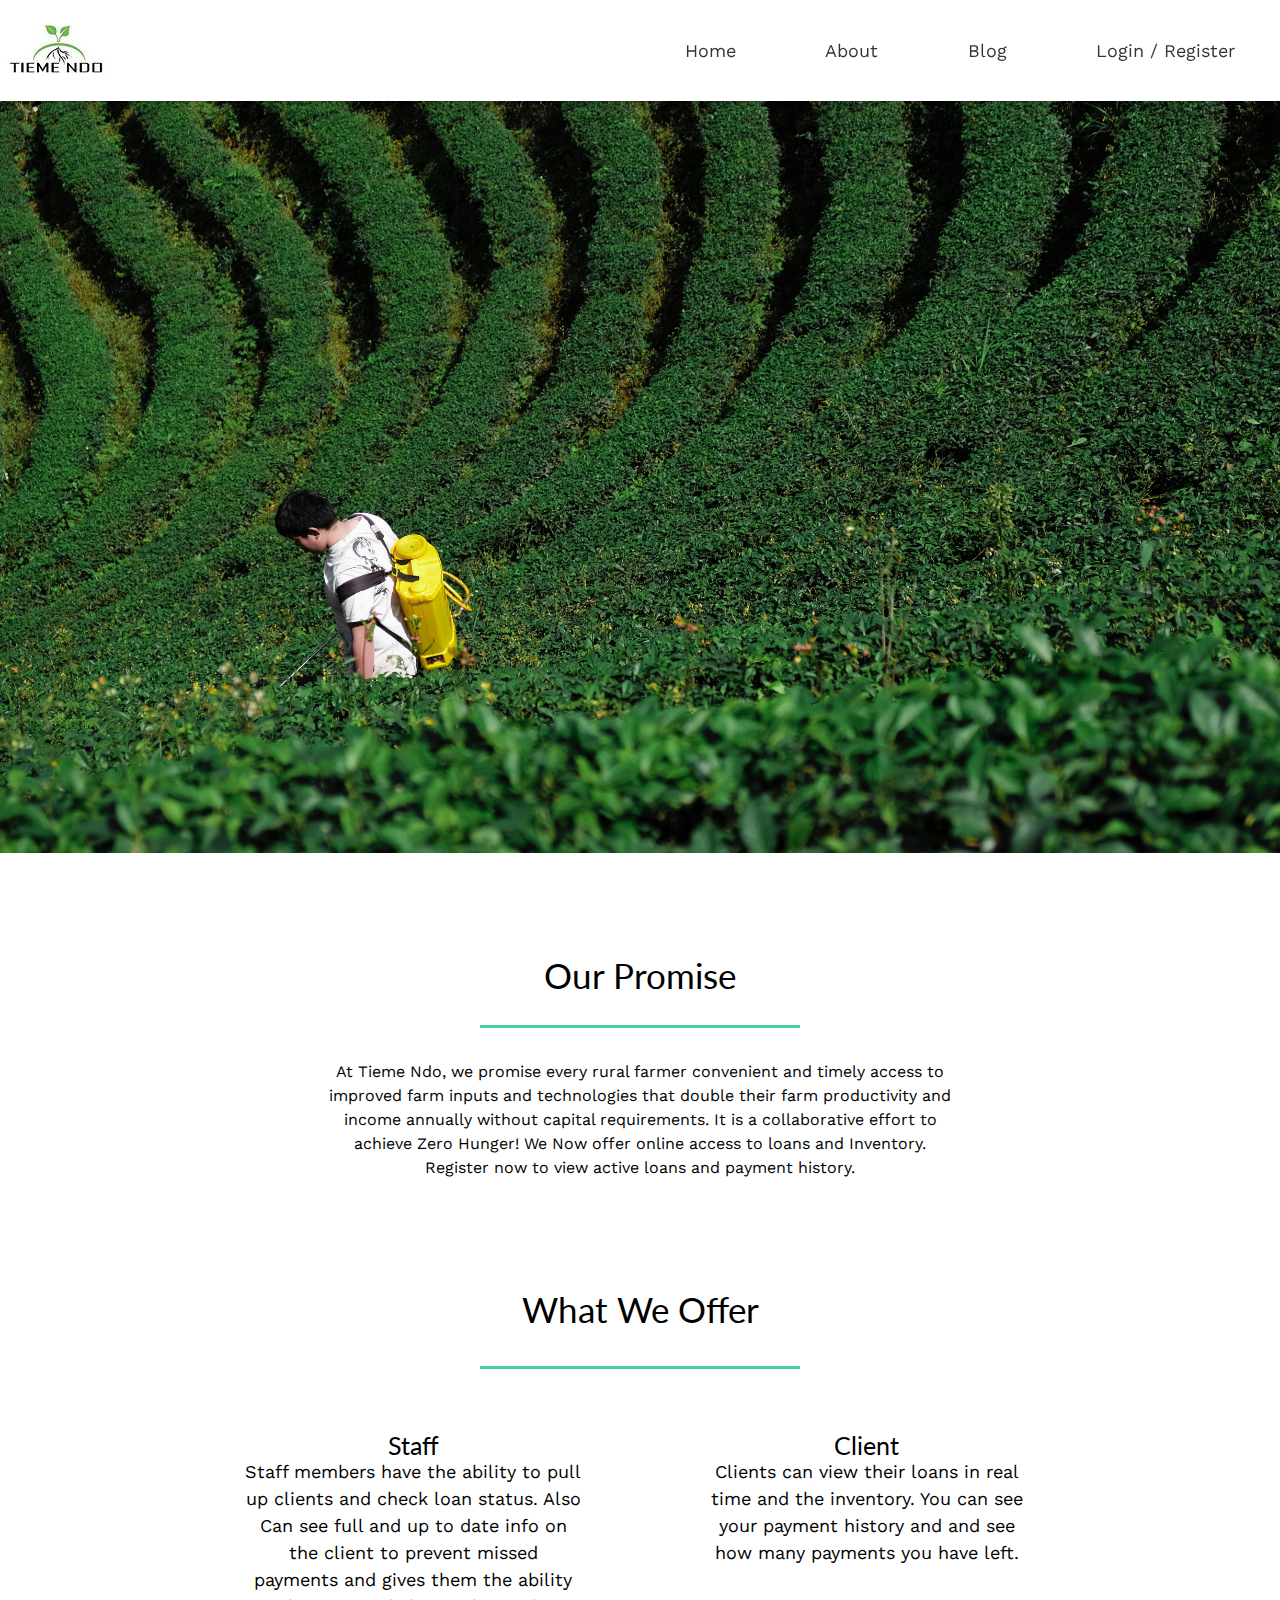
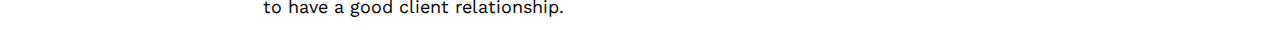
==== index.html @ 1b467e1e "working on the layout starting what we offer section" ====
<!DOCTYPE html>
<html lang="en">
<head>
    <meta charset="UTF-8">
    <meta name="viewport" content="width=device-width, initial-scale=1.0">
    <meta http-equiv="X-UA-Compatible" content="ie=edge">
    <title>Tieme-Ndo</title>
    <link rel="stylesheet" href="css/index.css">
</head>
<body>
    <header>
        <div class="navBar">
            <div class="imgContainer">
                <a href="#home"><img src="./img/cropped-tiem_logo-3.jpg" alt="tiem tree logo"></a>
            </div>
            <nav class ="navLinks">
                <a href="#home">Home</a>
                <a href="#" id="about">About</a>
                <a href="#" id="blog">Blog</a>
                <a href="#" id="login">Login / Register
                </a>
            </nav>
        </div>
    </header>
    <img src="img/Farming.jpg" alt="crop field" class="farmPic">
    <div class="mission">
        <h2>Our Promise</h2>
        <p>
            At Tieme Ndo, we promise every rural farmer convenient and timely access to improved farm inputs 
            and technologies that double their farm productivity and income annually without capital requirements. 
            It is a collaborative effort to achieve Zero Hunger! We Now offer online access to loans and Inventory.
            Register now to view active loans and payment history.
        </p>
    </div>
    <section class="packages">
        <div class="threeRow">
            <h2>What We Offer</h2>

        </div>
        <div class="twoRow">
            <div class="staff">    
                <h3>Staff</h3>
                <p>
                    Staff members have the ability to pull up clients and check loan status.
                    Also Can see full and up to date info on the client to prevent missed payments 
                    and gives them the ability to have a good client relationship.
                </p>
            </div>
            <div class="client">
                <h3>Client</h3>
                <p>
                    Clients can view their loans in real time and the inventory. You can see your payment history
                    and and see how many payments you have left.
                </p>
            </div>
        </div>
    </section>
</body>
</html>
---- css/index.css ----
@import url('https://fonts.googleapis.com/css?family=Work+Sans&display=swap');
@import url('https://fonts.googleapis.com/css?family=Lato&display=swap');
/* http://meyerweb.com/eric/tools/css/reset/ 
    v2.0 | 20110126
    License: none (public domain)
*/
html,
body,
div,
span,
applet,
object,
iframe,
h1,
h2,
h3,
h4,
h5,
h6,
p,
blockquote,
pre,
a,
abbr,
acronym,
address,
big,
cite,
code,
del,
dfn,
em,
img,
ins,
kbd,
q,
s,
samp,
small,
strike,
strong,
sub,
sup,
tt,
var,
b,
u,
i,
center,
dl,
dt,
dd,
ol,
ul,
li,
fieldset,
form,
label,
legend,
table,
caption,
tbody,
tfoot,
thead,
tr,
th,
td,
article,
aside,
canvas,
details,
embed,
figure,
figcaption,
footer,
header,
hgroup,
menu,
nav,
output,
ruby,
section,
summary,
time,
mark,
audio,
video {
  margin: 0;
  padding: 0;
  border: 0;
  font-size: 100%;
  font: inherit;
  vertical-align: baseline;
}
/* HTML5 display-role reset for older browsers */
article,
aside,
details,
figcaption,
figure,
footer,
header,
hgroup,
menu,
nav,
section {
  display: block;
}
body {
  line-height: 1;
}
ol,
ul {
  list-style: none;
}
blockquote,
q {
  quotes: none;
}
blockquote:before,
blockquote:after,
q:before,
q:after {
  content: '';
  content: none;
}
table {
  border-collapse: collapse;
  border-spacing: 0;
}
* {
  box-sizing: border-box;
}
html {
  font-size: 62.5%;
}
html,
body {
  font-family: 'Work Sans', sans-serif;
  width: 100%;
  margin: 0 auto;
}
h1,
h2,
h3,
h4,
h5 {
  font-family: 'Lato', sans-serif;
}
h1 {
  font-size: 4rem;
}
h2 {
  font-size: 3.2rem;
  padding-bottom: 10px;
}
h4 {
  font-size: 2.5rem;
  padding-bottom: 10px;
}
p {
  line-height: 1.5;
  font-size: 1.6rem;
  padding-bottom: 10px;
}
img {
  max-width: 100%;
  height: auto;
}
a {
  font-size: 1.8rem;
  text-decoration: none;
  font-family: 'Work Sans', sans-serif;
  color: #363636;
}
a:hover {
  color: #46d2a3;
  padding: 10px 0;
  border-bottom: 3px solid #46d2a3;
}
header .navBar {
  position: fixed;
  z-index: 9000;
  display: flex;
  width: 100%;
  background-color: #fff;
  padding: 25px 0;
  box-shadow: 10px 0px 4px rgba(0, 0, 0, 0.5);
}
header .navBar .imgContainer {
  width: 50%;
}
header .navBar .navLinks {
  display: flex;
  align-items: center;
  width: 50%;
  justify-content: space-around;
}
.farmPic {
  width: 100%vw;
  height: 3%vh;
}
.mission {
  margin-top: 8%;
  width: 50%;
  margin: 8% auto;
}
.mission h2 {
  text-align: center;
  margin: 5% auto;
  padding-bottom: 5%;
  font-size: 3.5rem;
  border-bottom: 3px solid #46d2a3;
  width: 50%;
}
.mission p {
  text-align: center;
}
.packages {
  text-align: center;
}
.packages h2 {
  text-align: center;
  margin: 5% auto;
  padding-bottom: 3%;
  font-size: 3.5rem;
  border-bottom: 3px solid #46d2a3;
  width: 25%;
}
.packages h3 {
  font-size: 2.5rem;
}
.packages p {
  font-size: 1.8rem;
}
.packages .twoRow {
  display: flex;
  margin: 0 auto;
  justify-content: space-evenly;
  width: 80%;
}
.packages .twoRow .staff {
  width: 33%;
}
.packages .twoRow .client {
  width: 33%;
}
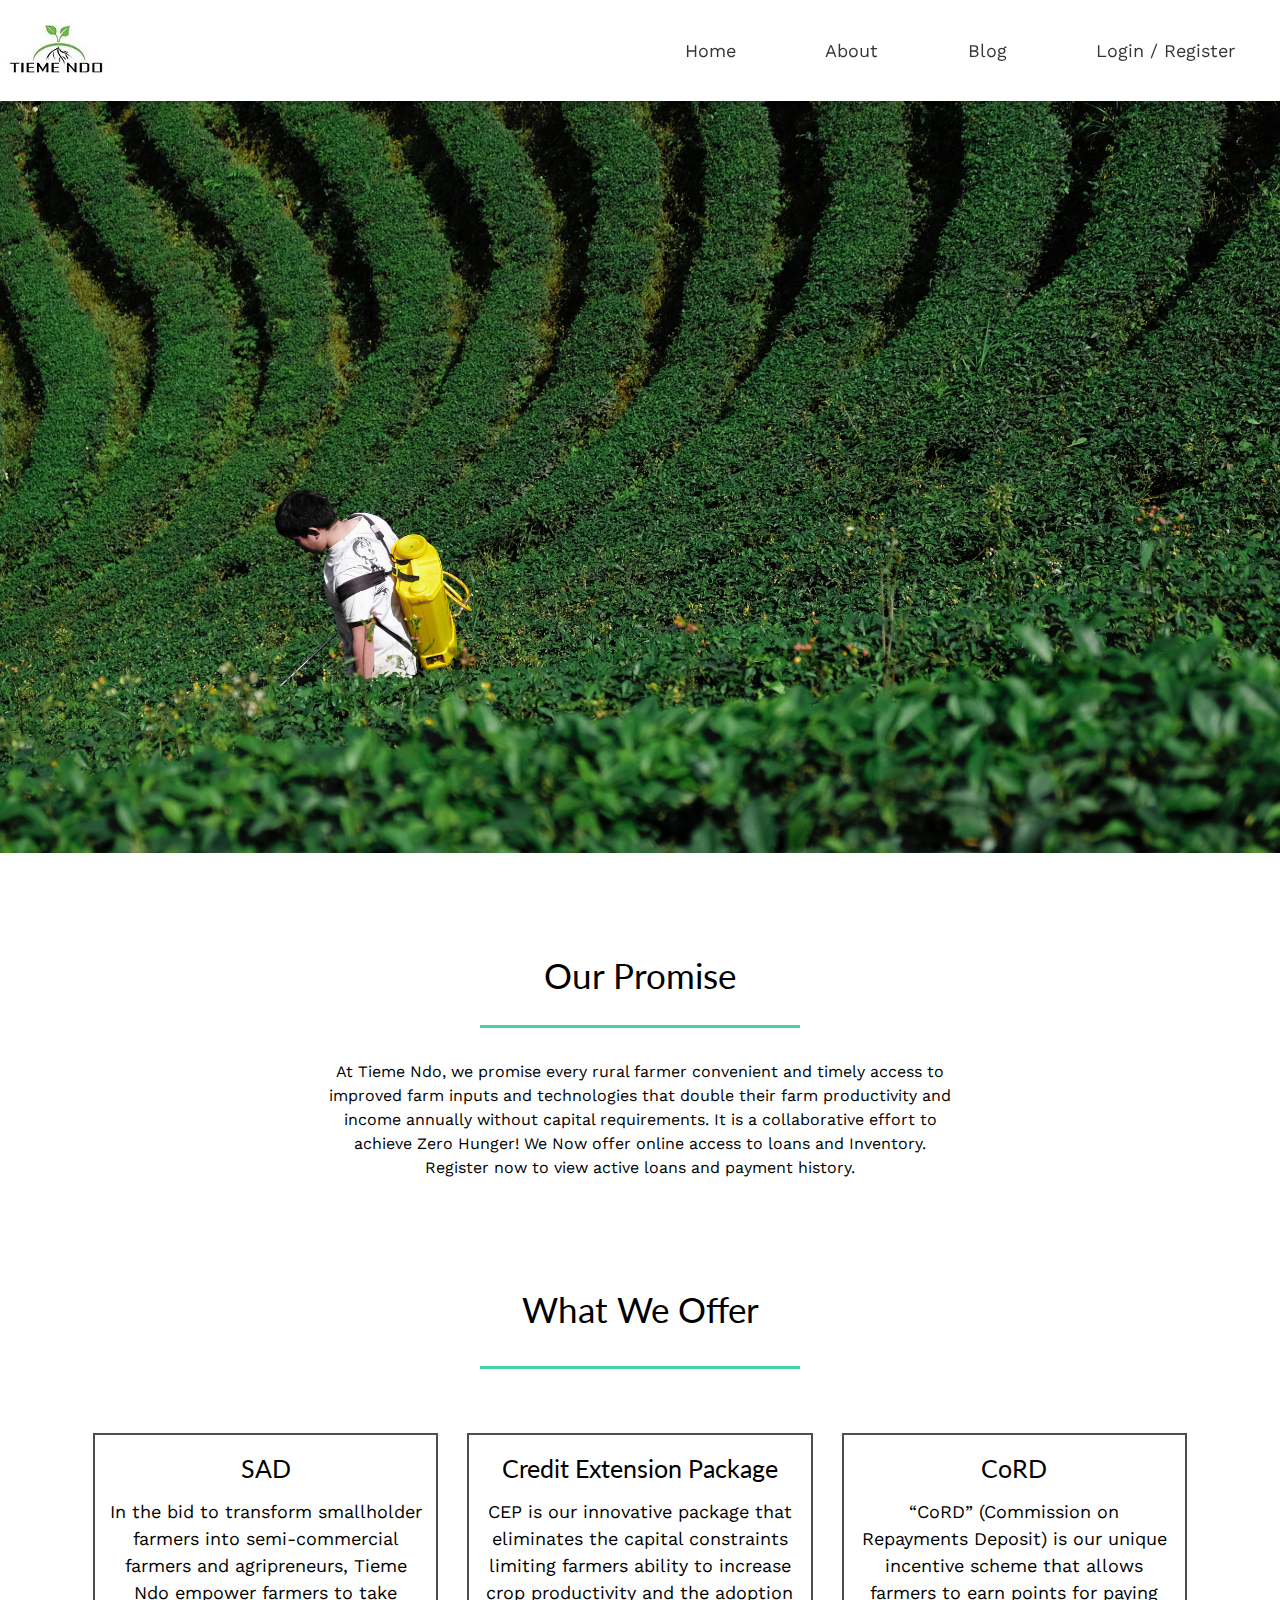
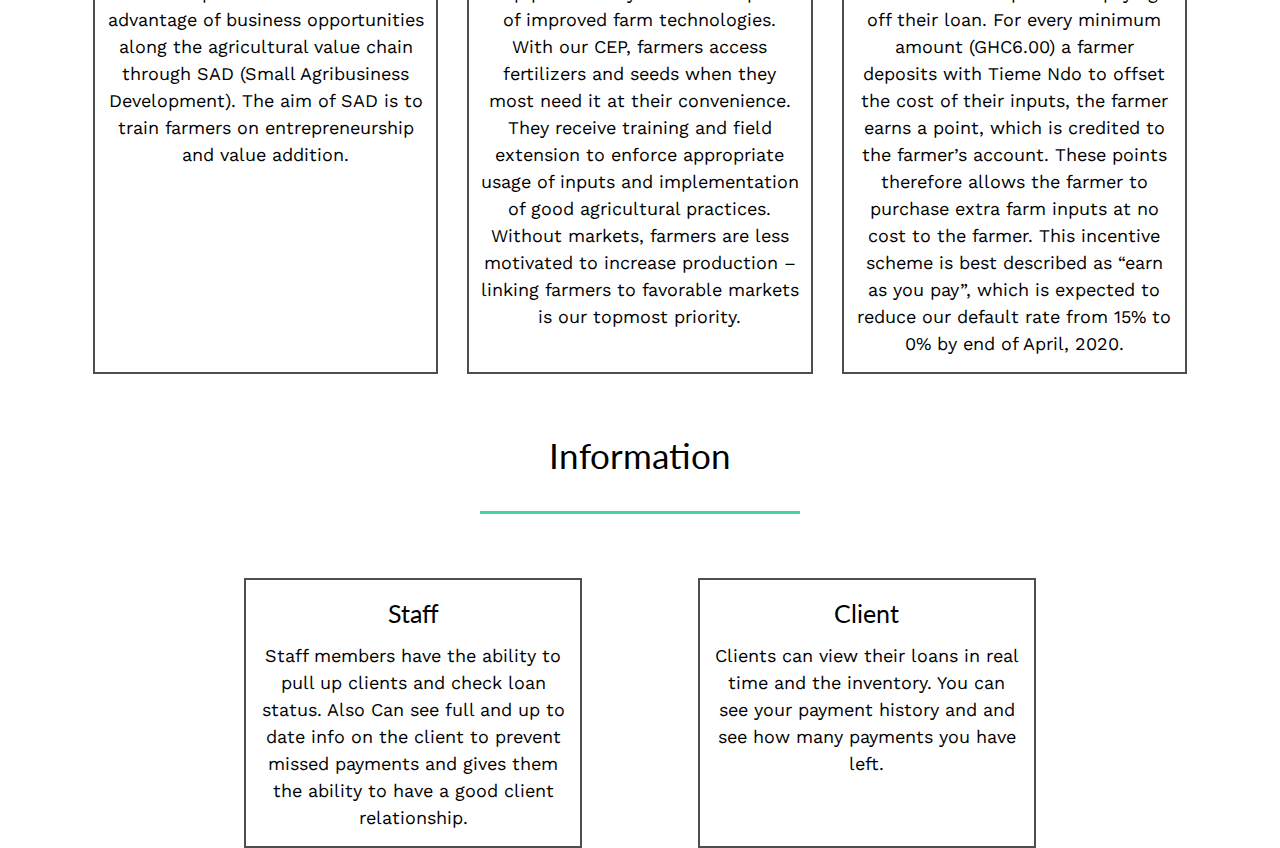
==== commit 7a0edaf1: "finished landing page layout" ====
--- a/index.html
+++ b/index.html
@@ -33,10 +33,39 @@
         </p>
     </div>
     <section class="packages">
+            <h2>What We Offer</h2>
         <div class="threeRow">
-            <h2>What We Offer</h2>
-
+            <div class="sad">
+                <h3>SAD</h3>
+                <p>
+                        In the bid to transform smallholder farmers into semi-commercial farmers and agripreneurs, 
+                        Tieme Ndo empower farmers to take advantage of business opportunities along the agricultural 
+                        value chain through SAD (Small Agribusiness Development). The aim of SAD is to train farmers on 
+                        entrepreneurship and value addition.
+                </p>
+            </div>
+            <div class="credit">
+                <h3>Credit Extension Package</h3>
+                <p>
+                    CEP is our innovative package that eliminates the capital constraints limiting farmers ability to 
+                    increase crop productivity and the adoption of improved farm technologies. With our CEP, farmers access 
+                    fertilizers and seeds when they most need it at their convenience. They receive training and field extension 
+                    to enforce appropriate usage of inputs and implementation of good agricultural practices. Without markets, 
+                    farmers are less motivated to increase production – linking farmers to favorable markets is our topmost priority.
+                </p>
+            </div>
+            <div class="cord">
+                <h3>CoRD</h3>
+                <p>
+                    “CoRD” (Commission on Repayments Deposit) is our unique incentive scheme that allows farmers to earn points 
+                    for paying off their loan. For every minimum amount (GHC6.00) a farmer deposits with Tieme Ndo to offset the 
+                    cost of their inputs, the farmer earns a point, which is credited to the farmer’s account. These points therefore 
+                    allows the farmer to purchase extra farm inputs at no cost to the farmer. This incentive scheme is best described 
+                    as “earn as you pay”, which is expected to reduce our default rate from 15% to 0% by end of April, 2020.
+                </p>
+            </div>
         </div>
+        <h2>Information</h2>
         <div class="twoRow">
             <div class="staff">    
                 <h3>Staff</h3>
--- a/css/index.css
+++ b/css/index.css
@@ -229,9 +229,11 @@
 }
 .packages h3 {
   font-size: 2.5rem;
+  margin: 5% 0;
 }
 .packages p {
   font-size: 1.8rem;
+  margin: 0 2%;
 }
 .packages .twoRow {
   display: flex;
@@ -241,7 +243,32 @@
 }
 .packages .twoRow .staff {
   width: 33%;
+  padding: 5px;
+  border: 2px solid #4e4e4e;
 }
 .packages .twoRow .client {
   width: 33%;
-}
+  padding: 5px;
+  border: 2px solid #4e4e4e;
+}
+.packages .threeRow {
+  display: flex;
+  margin: 0 auto;
+  justify-content: space-evenly;
+  width: 90%;
+}
+.packages .threeRow .sad {
+  width: 30%;
+  padding: 5px;
+  border: 2px solid #4e4e4e;
+}
+.packages .threeRow .credit {
+  width: 30%;
+  padding: 5px;
+  border: 2px solid #4e4e4e;
+}
+.packages .threeRow .cord {
+  width: 30%;
+  padding: 5px;
+  border: 2px solid #4e4e4e;
+}
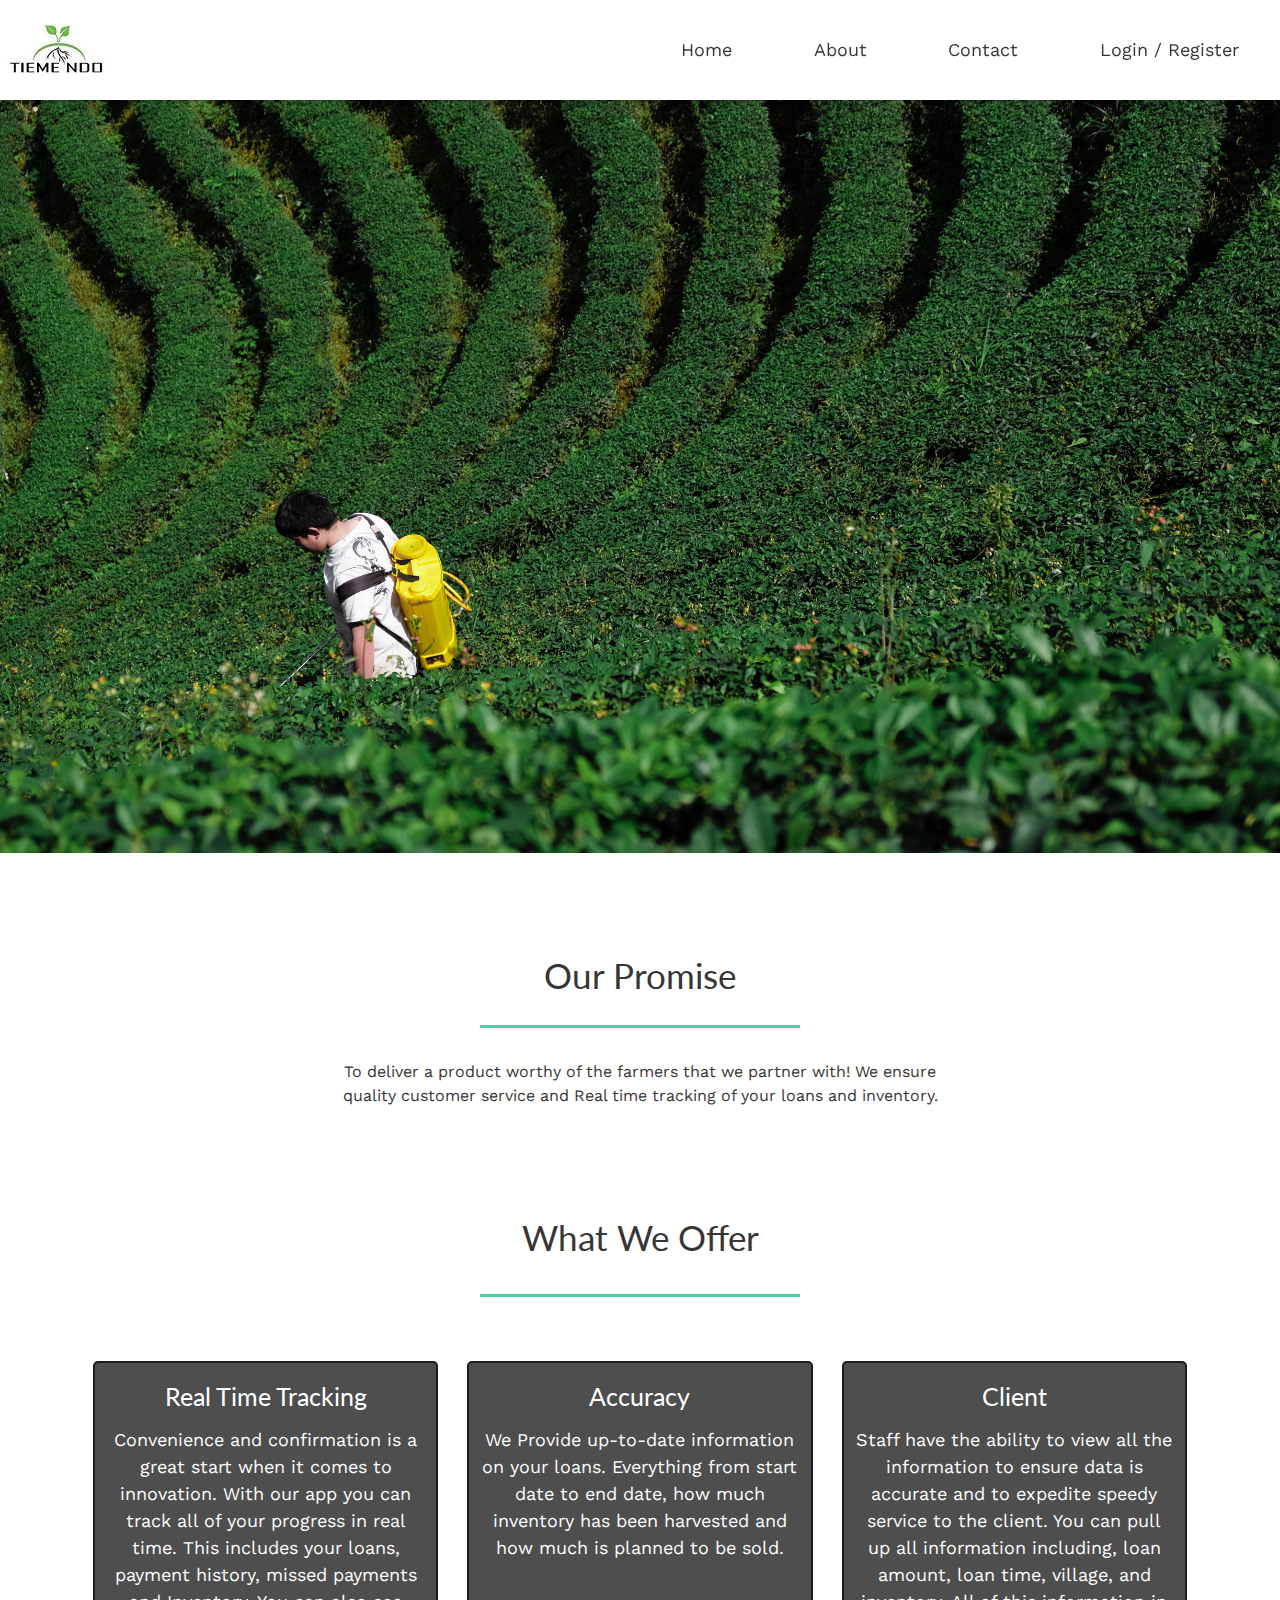
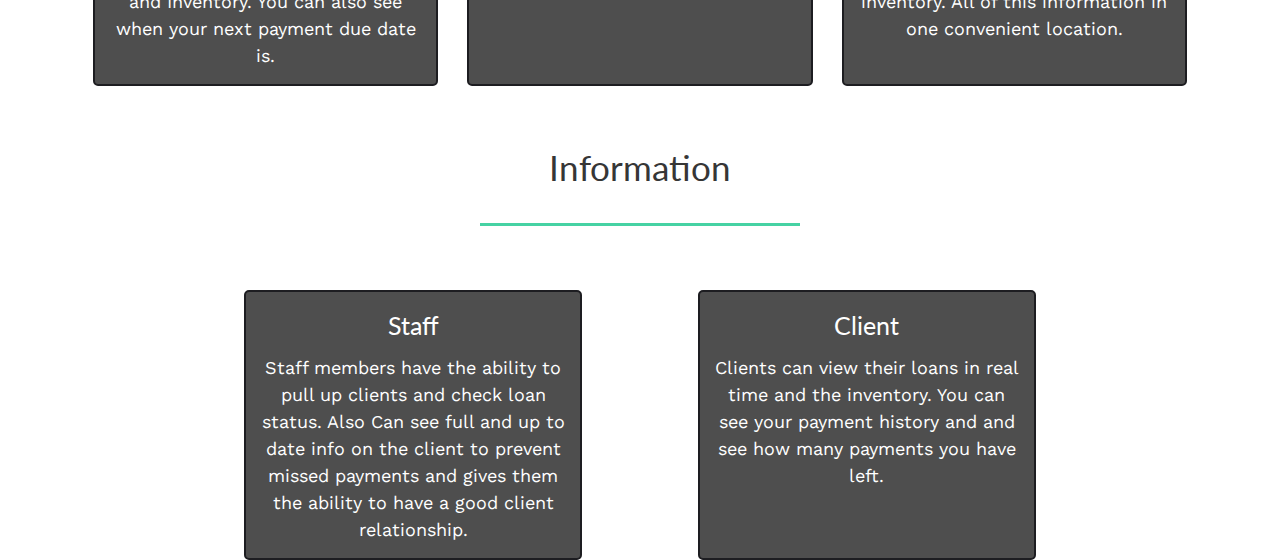
==== commit d89c32ba: "touched up landing page" ====
--- a/index.html
+++ b/index.html
@@ -16,9 +16,8 @@
             <nav class ="navLinks">
                 <a href="#home">Home</a>
                 <a href="#" id="about">About</a>
-                <a href="#" id="blog">Blog</a>
-                <a href="#" id="login">Login / Register
-                </a>
+                <a href="#" id="contact">Contact</a>
+                <a href="#" id="login">Login / Register</a>
             </nav>
         </div>
     </header>
@@ -26,42 +25,34 @@
     <div class="mission">
         <h2>Our Promise</h2>
         <p>
-            At Tieme Ndo, we promise every rural farmer convenient and timely access to improved farm inputs 
-            and technologies that double their farm productivity and income annually without capital requirements. 
-            It is a collaborative effort to achieve Zero Hunger! We Now offer online access to loans and Inventory.
-            Register now to view active loans and payment history.
+            To deliver a product worthy of the farmers that we partner with! We ensure quality customer service and Real time
+            tracking of your loans and inventory.
         </p>
     </div>
     <section class="packages">
             <h2>What We Offer</h2>
         <div class="threeRow">
             <div class="sad">
-                <h3>SAD</h3>
+                <h3>Real Time Tracking</h3>
                 <p>
-                        In the bid to transform smallholder farmers into semi-commercial farmers and agripreneurs, 
-                        Tieme Ndo empower farmers to take advantage of business opportunities along the agricultural 
-                        value chain through SAD (Small Agribusiness Development). The aim of SAD is to train farmers on 
-                        entrepreneurship and value addition.
+                    Convenience and confirmation is a great start when it comes to innovation. With our app you can track
+                    all of your progress in real time. This includes your loans, payment history, missed payments and Inventory.
+                    You can also see when your next payment due date is.
                 </p>
             </div>
             <div class="credit">
-                <h3>Credit Extension Package</h3>
+                <h3>Accuracy</h3>
                 <p>
-                    CEP is our innovative package that eliminates the capital constraints limiting farmers ability to 
-                    increase crop productivity and the adoption of improved farm technologies. With our CEP, farmers access 
-                    fertilizers and seeds when they most need it at their convenience. They receive training and field extension 
-                    to enforce appropriate usage of inputs and implementation of good agricultural practices. Without markets, 
-                    farmers are less motivated to increase production – linking farmers to favorable markets is our topmost priority.
+                    We Provide up-to-date information on your loans. Everything from start date to end date, how much inventory has
+                    been harvested and how much is planned to be sold.
                 </p>
             </div>
             <div class="cord">
-                <h3>CoRD</h3>
+                <h3>Client</h3>
                 <p>
-                    “CoRD” (Commission on Repayments Deposit) is our unique incentive scheme that allows farmers to earn points 
-                    for paying off their loan. For every minimum amount (GHC6.00) a farmer deposits with Tieme Ndo to offset the 
-                    cost of their inputs, the farmer earns a point, which is credited to the farmer’s account. These points therefore 
-                    allows the farmer to purchase extra farm inputs at no cost to the farmer. This incentive scheme is best described 
-                    as “earn as you pay”, which is expected to reduce our default rate from 15% to 0% by end of April, 2020.
+                    Staff have the ability to view all the information to ensure data is accurate and to expedite speedy service 
+                    to the client. You can pull up all information including, loan amount, loan time, village, and inventory. All 
+                    of this information in one convenient location.
                 </p>
             </div>
         </div>
--- a/css/index.css
+++ b/css/index.css
@@ -146,6 +146,7 @@
 h4,
 h5 {
   font-family: 'Lato', sans-serif;
+  color: #363636;
 }
 h1 {
   font-size: 4rem;
@@ -162,39 +163,40 @@
   line-height: 1.5;
   font-size: 1.6rem;
   padding-bottom: 10px;
+  color: #363636;
 }
 img {
   max-width: 100%;
   height: auto;
 }
-a {
+header .navBar {
+  position: fixed;
+  z-index: 9000;
+  display: flex;
+  width: 100%;
+  background-color: #fff;
+  padding: 25px 0;
+  box-shadow: 10px 0px 4px rgba(0, 0, 0, 0.5);
+}
+header .navBar .imgContainer {
+  width: 50%;
+}
+header .navBar .navLinks {
+  display: flex;
+  align-items: center;
+  width: 50%;
+  justify-content: space-around;
+}
+header .navBar .navLinks a {
   font-size: 1.8rem;
   text-decoration: none;
   font-family: 'Work Sans', sans-serif;
   color: #363636;
 }
-a:hover {
+header .navBar .navLinks a:hover {
   color: #46d2a3;
   padding: 10px 0;
   border-bottom: 3px solid #46d2a3;
-}
-header .navBar {
-  position: fixed;
-  z-index: 9000;
-  display: flex;
-  width: 100%;
-  background-color: #fff;
-  padding: 25px 0;
-  box-shadow: 10px 0px 4px rgba(0, 0, 0, 0.5);
-}
-header .navBar .imgContainer {
-  width: 50%;
-}
-header .navBar .navLinks {
-  display: flex;
-  align-items: center;
-  width: 50%;
-  justify-content: space-around;
 }
 .farmPic {
   width: 100%vw;
@@ -230,10 +232,12 @@
 .packages h3 {
   font-size: 2.5rem;
   margin: 5% 0;
+  color: #fff;
 }
 .packages p {
   font-size: 1.8rem;
   margin: 0 2%;
+  color: #fff;
 }
 .packages .twoRow {
   display: flex;
@@ -244,12 +248,16 @@
 .packages .twoRow .staff {
   width: 33%;
   padding: 5px;
-  border: 2px solid #4e4e4e;
+  border: 2px solid #1D1D21;
+  background: #4e4e4e;
+  border-radius: 5px;
 }
 .packages .twoRow .client {
   width: 33%;
   padding: 5px;
-  border: 2px solid #4e4e4e;
+  border: 2px solid #1D1D21;
+  background: #4e4e4e;
+  border-radius: 5px;
 }
 .packages .threeRow {
   display: flex;
@@ -260,15 +268,21 @@
 .packages .threeRow .sad {
   width: 30%;
   padding: 5px;
-  border: 2px solid #4e4e4e;
+  border: 2px solid #1D1D21;
+  background: #4e4e4e;
+  border-radius: 5px;
 }
 .packages .threeRow .credit {
   width: 30%;
   padding: 5px;
-  border: 2px solid #4e4e4e;
+  border: 2px solid #1D1D21;
+  background: #4e4e4e;
+  border-radius: 5px;
 }
 .packages .threeRow .cord {
   width: 30%;
   padding: 5px;
-  border: 2px solid #4e4e4e;
-}
+  border: 2px solid #1D1D21;
+  background: #4e4e4e;
+  border-radius: 5px;
+}
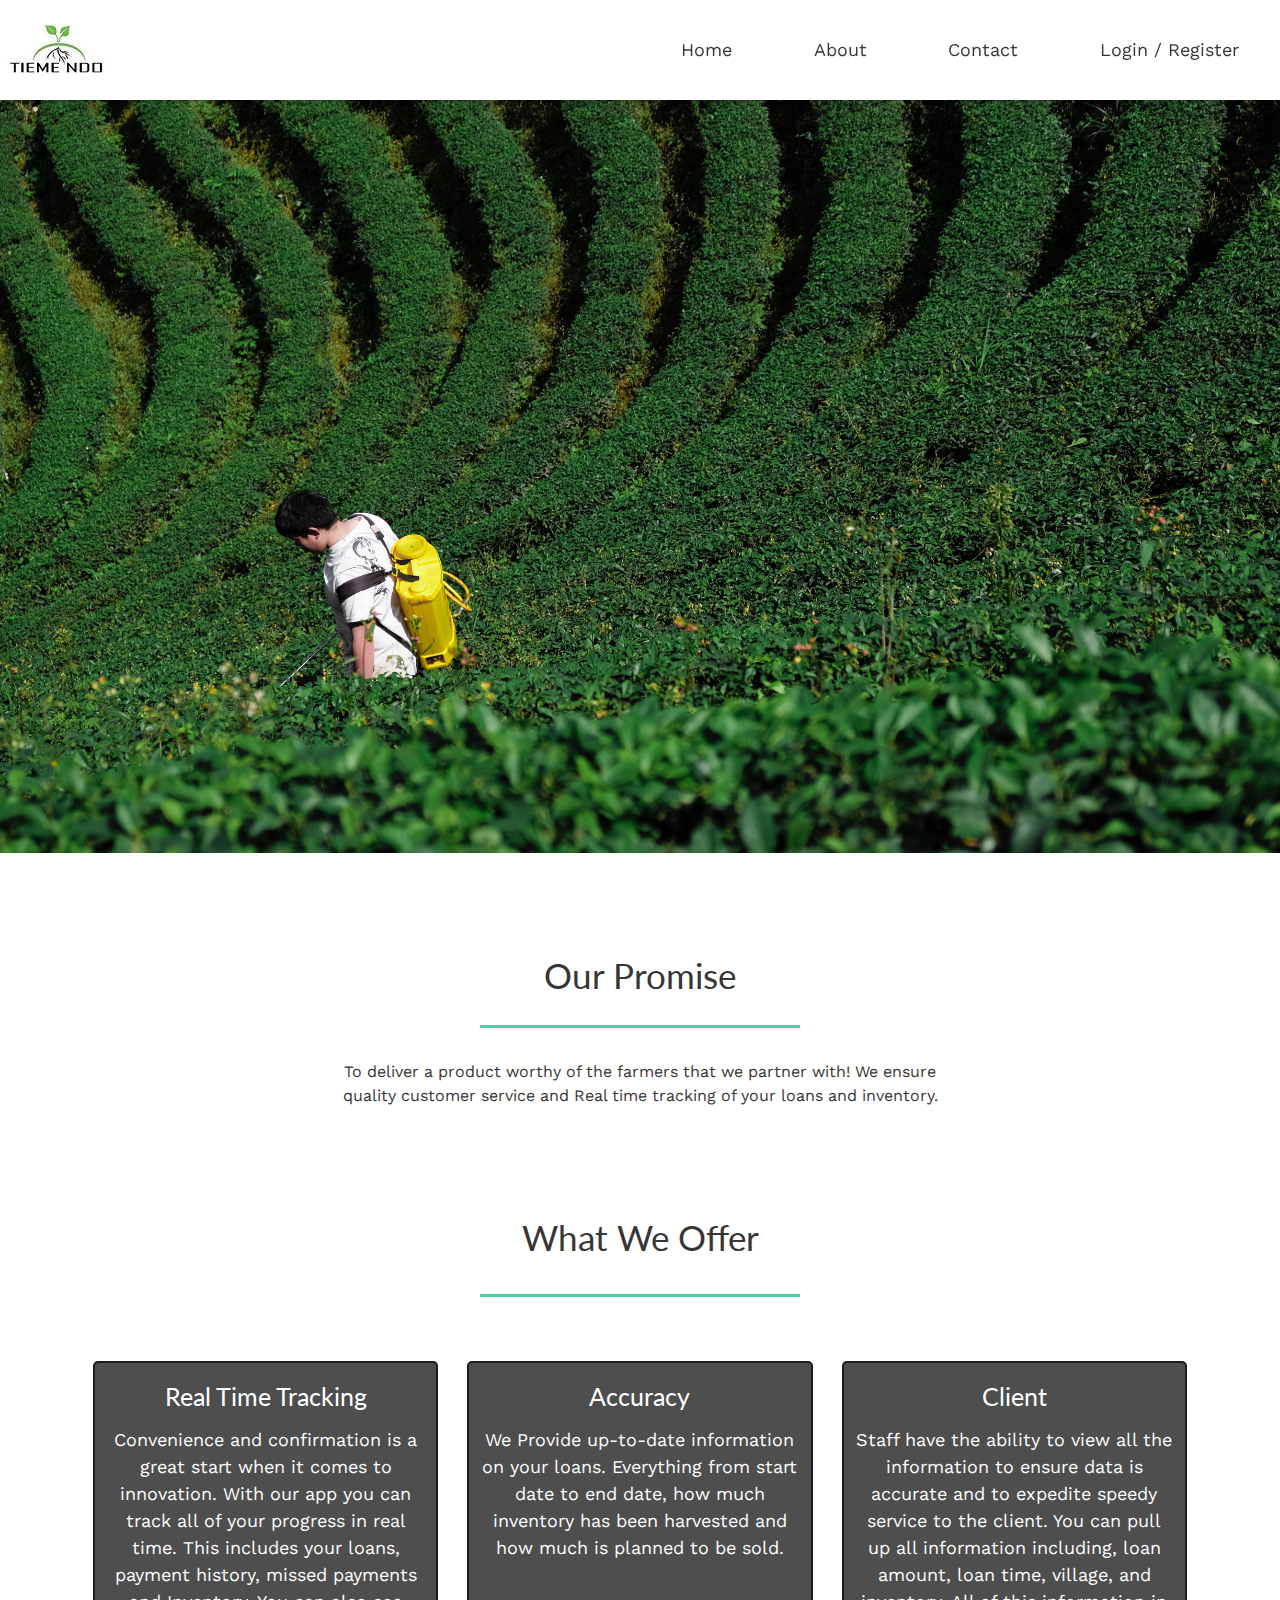
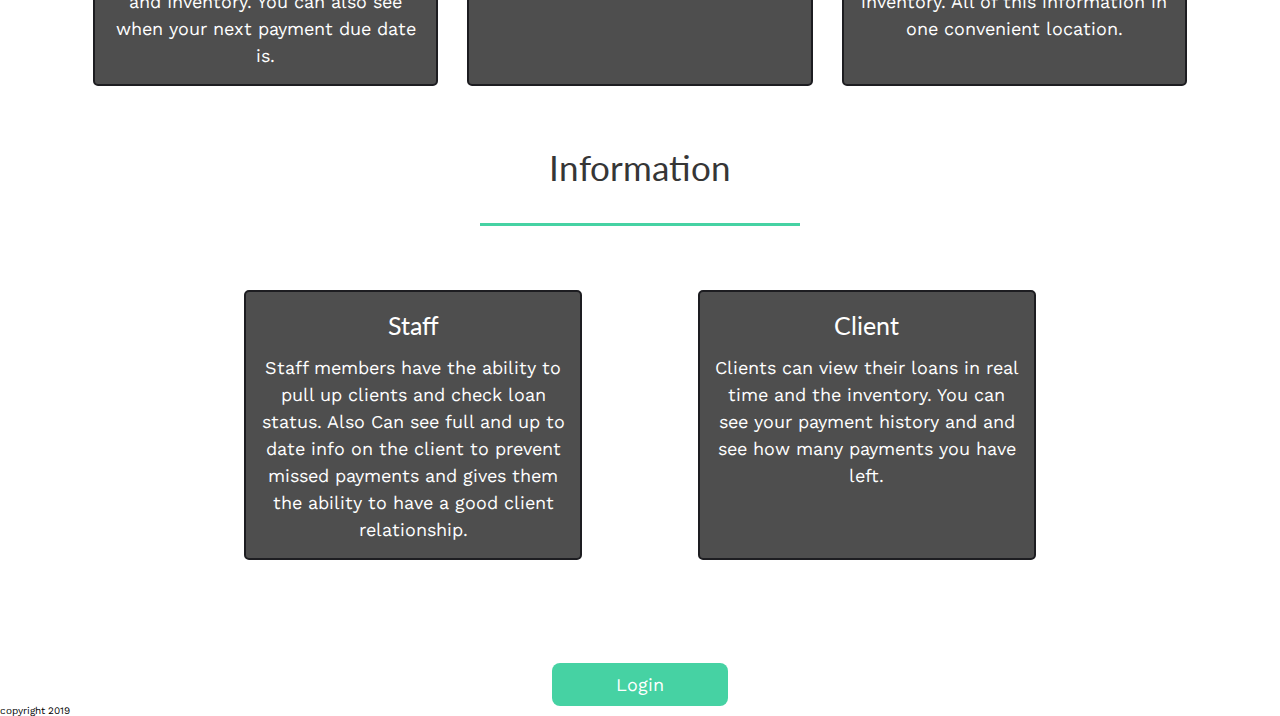
==== commit ca13bcee: "added login button at the bottom of the page" ====
--- a/index.html
+++ b/index.html
@@ -75,5 +75,11 @@
             </div>
         </div>
     </section>
+    <div class="button">
+        <a href="#">Login</a>
+    </div>
+    <footer class="footer">
+        copyright 2019
+    </footer>
 </body>
 </html>
--- a/css/index.css
+++ b/css/index.css
@@ -220,6 +220,7 @@
 }
 .packages {
   text-align: center;
+  margin-bottom: 8%;
 }
 .packages h2 {
   text-align: center;
@@ -286,3 +287,21 @@
   background: #4e4e4e;
   border-radius: 5px;
 }
+.button {
+  display: flex;
+  justify-content: center;
+  align-items: center;
+}
+.button a {
+  text-decoration: none;
+  color: #fff;
+  background-color: #46d2a3;
+  padding: 1% 5%;
+  font-size: 1.8rem;
+  border-radius: 8px;
+}
+.button a:hover {
+  color: #363636;
+  background-color: #fff;
+  border: 2px solid #363636;
+}
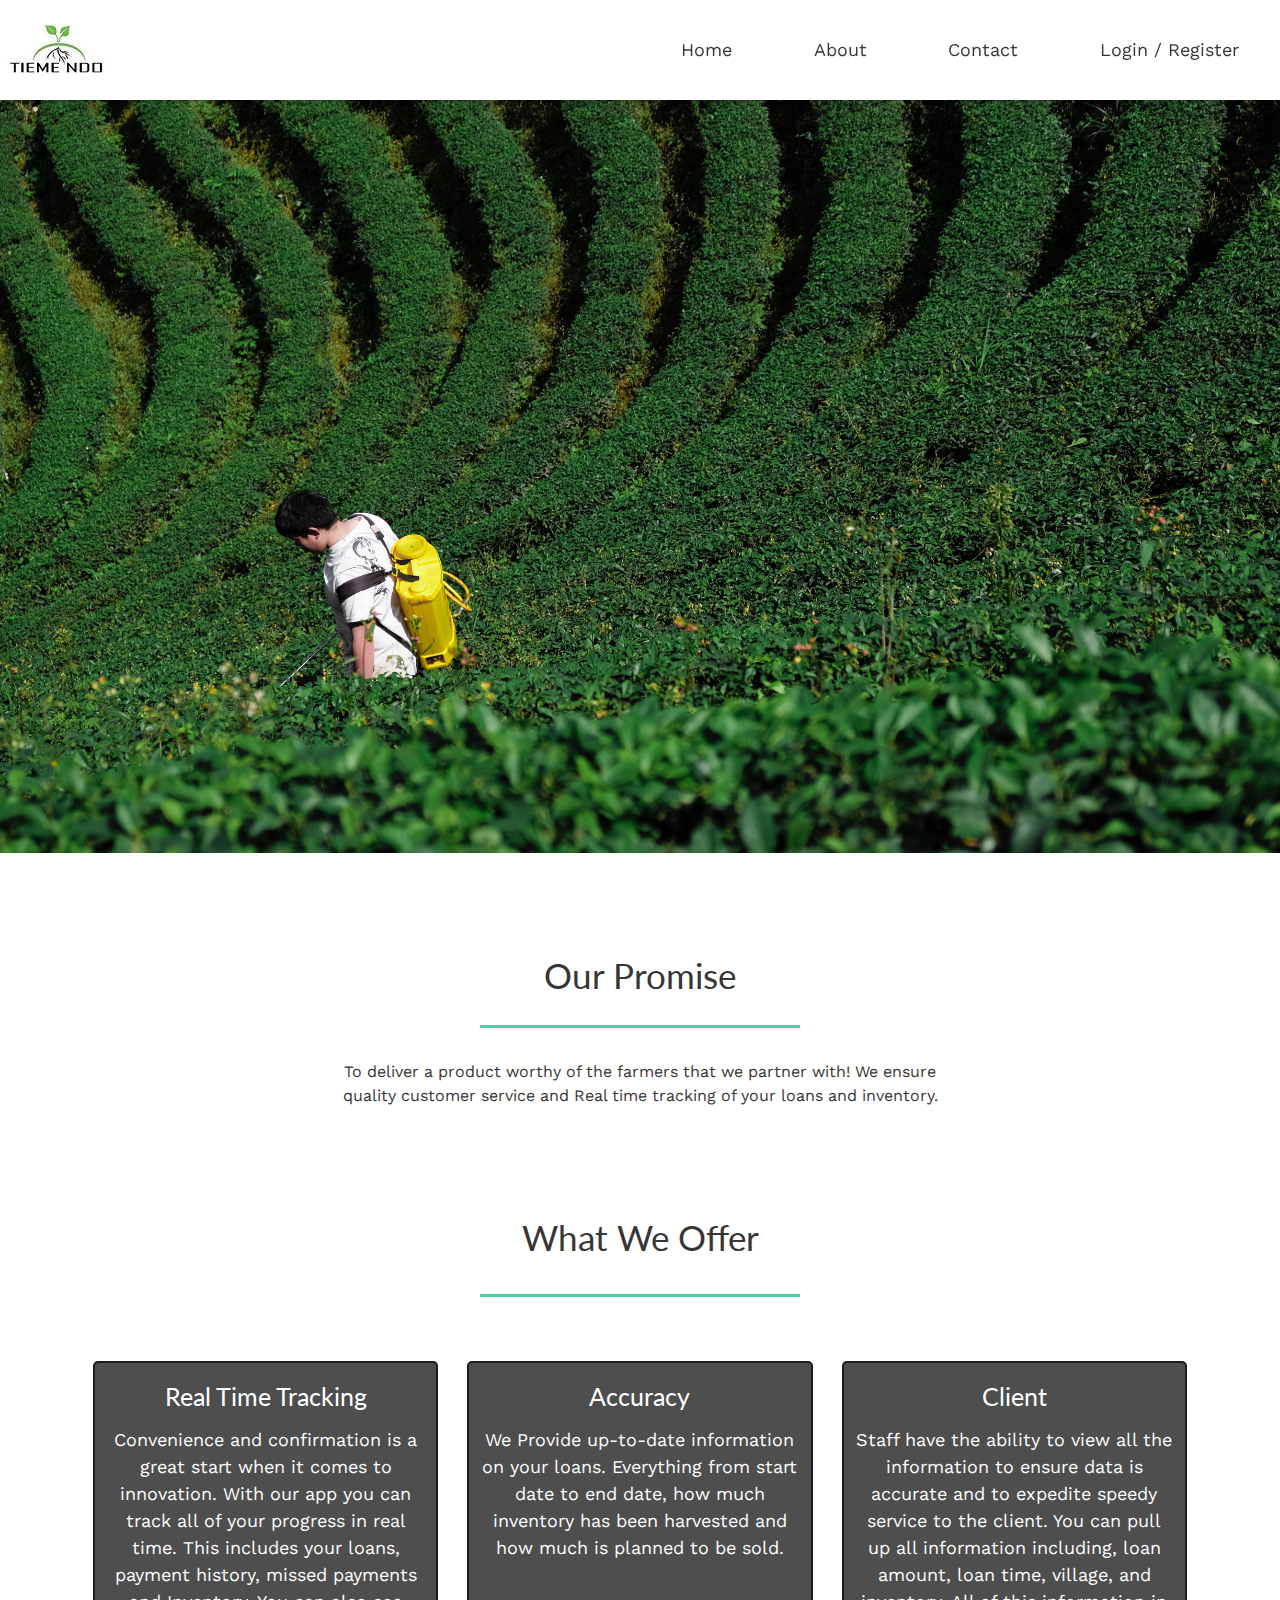
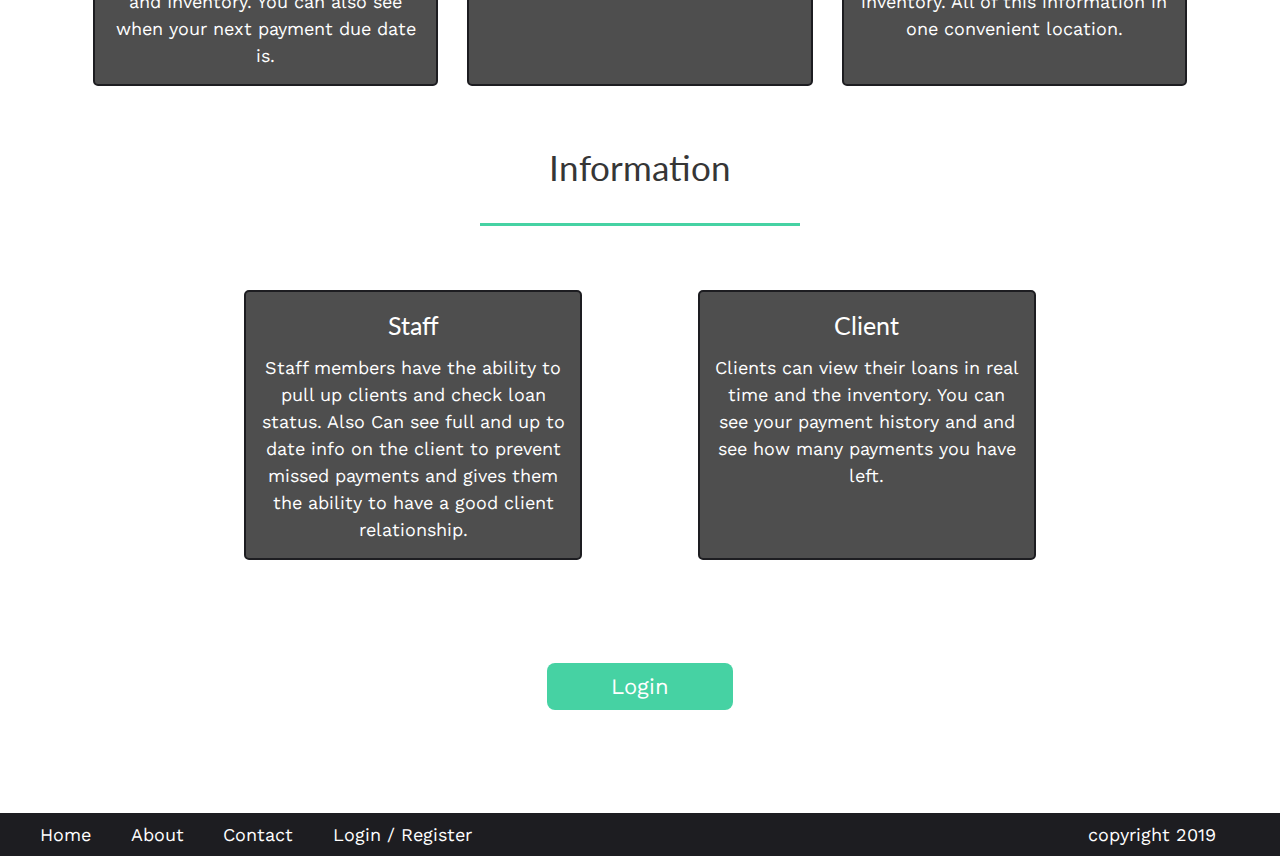
==== commit 09645097: "finished footer" ====
--- a/index.html
+++ b/index.html
@@ -79,7 +79,15 @@
         <a href="#">Login</a>
     </div>
     <footer class="footer">
-        copyright 2019
+        <nav class ="navLinks">
+            <a href="#home">Home</a>
+            <a href="#" id="about">About</a>
+            <a href="#" id="contact">Contact</a>
+            <a href="#" id="login">Login / Register</a>
+        </nav>
+        <div> 
+            copyright 2019
+        </div>  
     </footer>
 </body>
 </html>
--- a/css/index.css
+++ b/css/index.css
@@ -198,6 +198,30 @@
   padding: 10px 0;
   border-bottom: 3px solid #46d2a3;
 }
+.footer {
+  display: flex;
+  text-align: center;
+  font-size: 1.8rem;
+  padding: 1% 0;
+  color: #fff;
+  background-color: #1D1D21;
+  width: 100%;
+}
+.footer nav {
+  display: flex;
+  justify-content: space-evenly;
+  width: 40%;
+}
+.footer nav a {
+  text-decoration: none;
+  color: #fff;
+  font-size: 1.8rem;
+}
+.footer div {
+  display: flex;
+  width: 55%;
+  justify-content: flex-end;
+}
 .farmPic {
   width: 100%vw;
   height: 3%vh;
@@ -291,13 +315,14 @@
   display: flex;
   justify-content: center;
   align-items: center;
+  margin-bottom: 8%;
 }
 .button a {
   text-decoration: none;
   color: #fff;
   background-color: #46d2a3;
   padding: 1% 5%;
-  font-size: 1.8rem;
+  font-size: 2.2rem;
   border-radius: 8px;
 }
 .button a:hover {
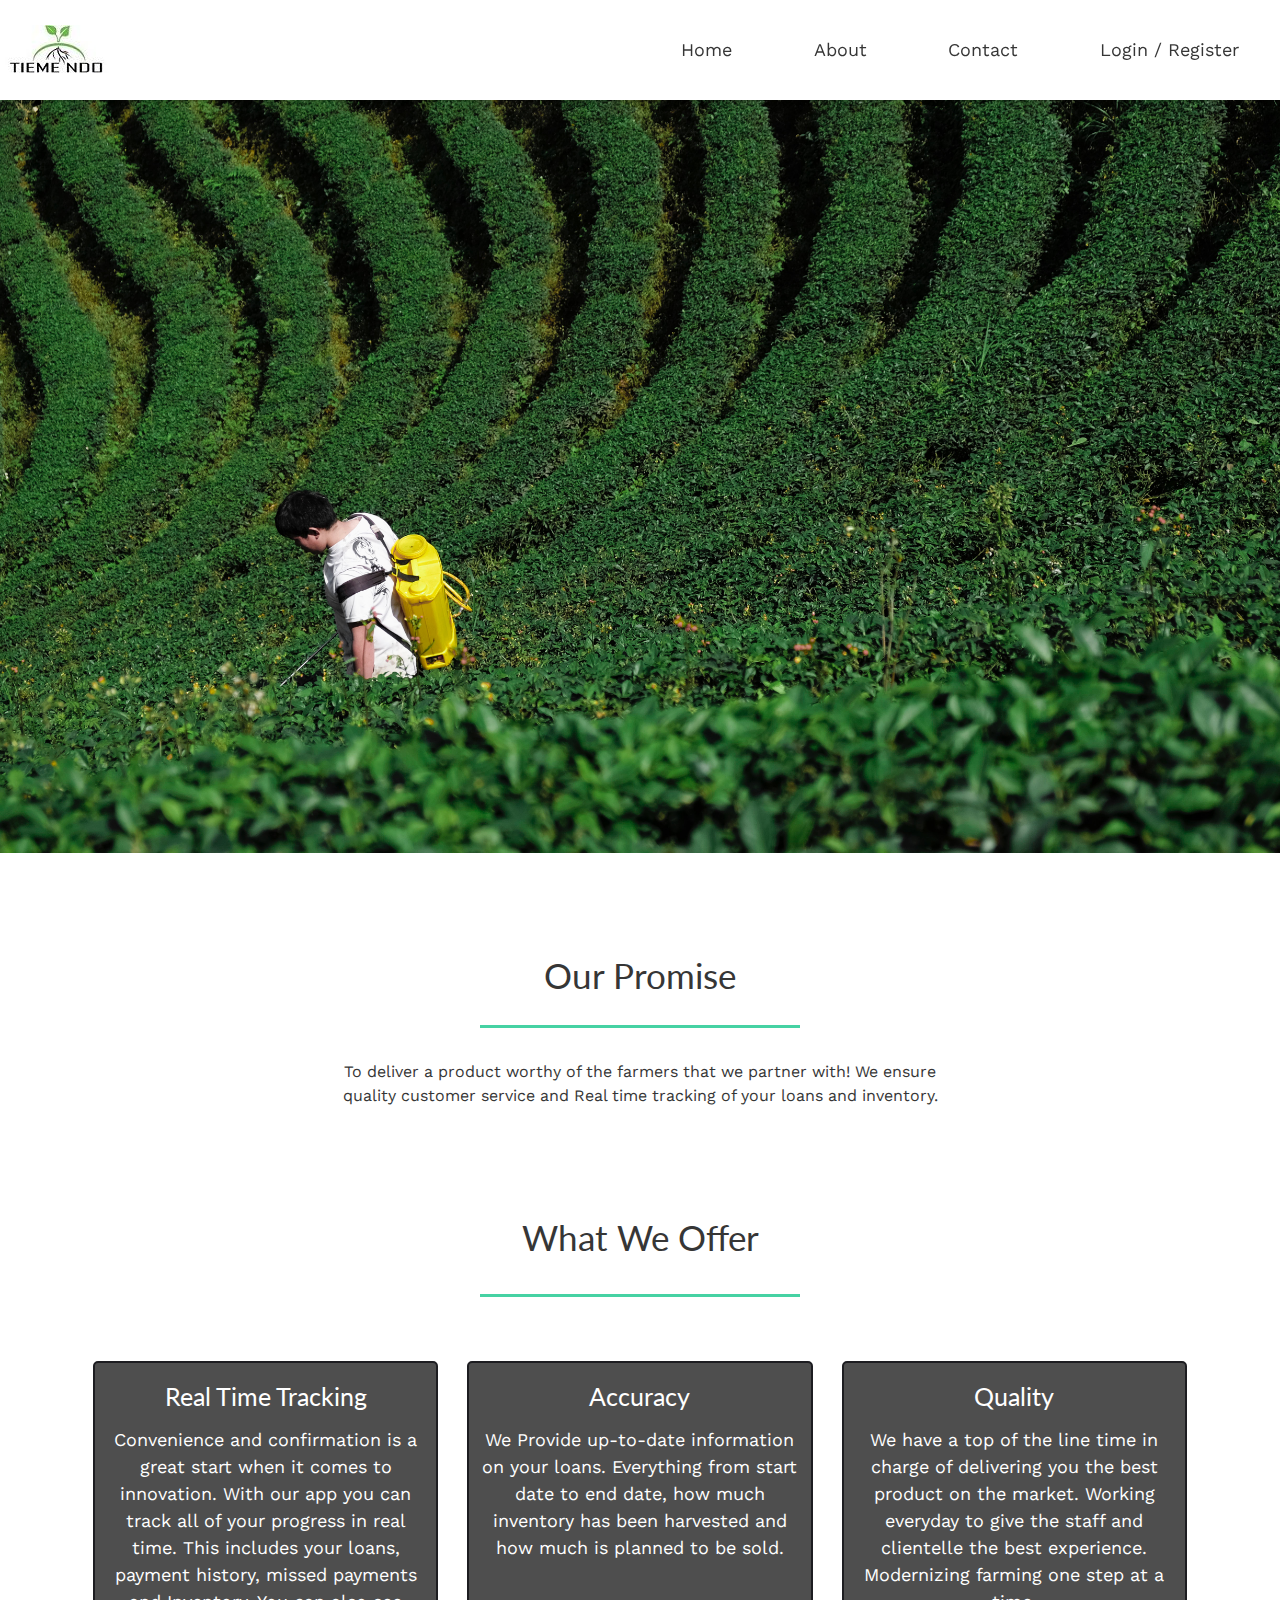
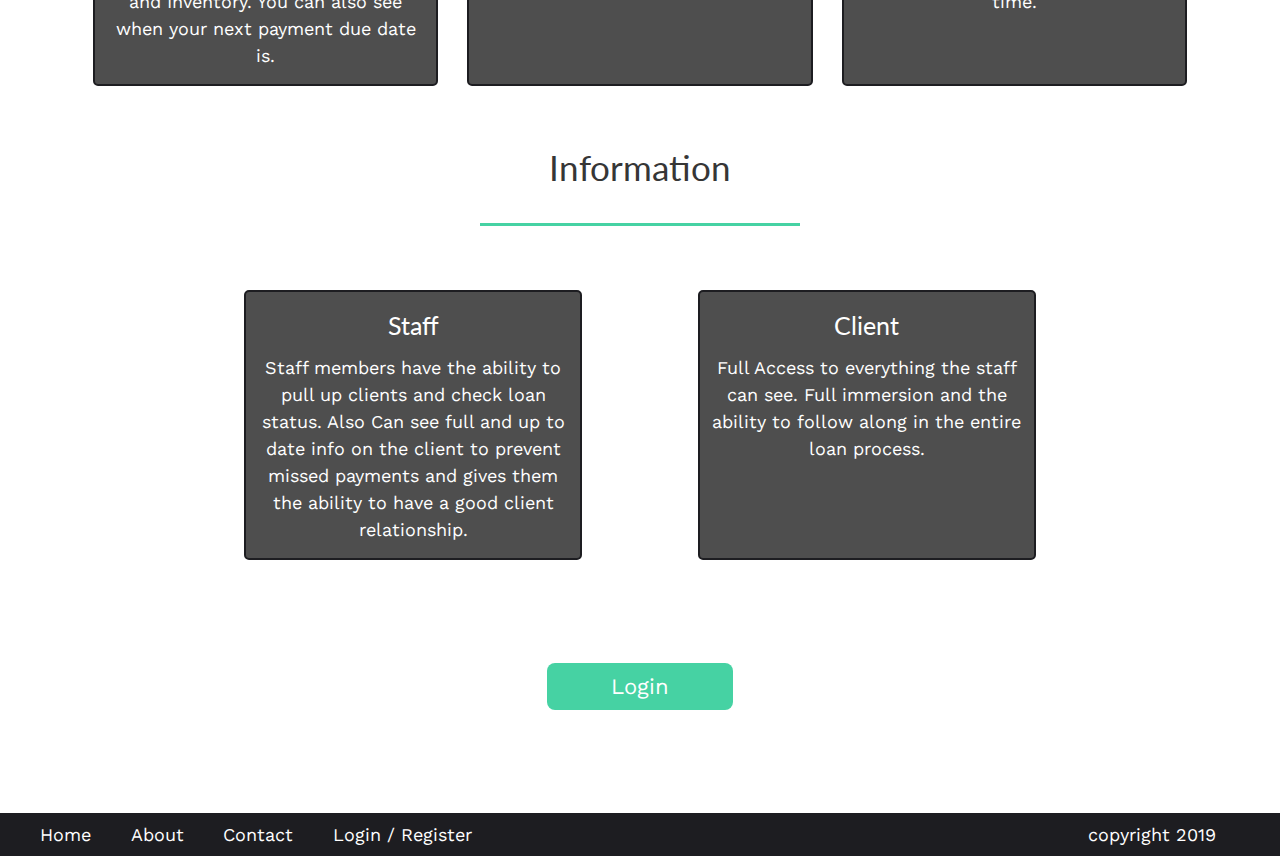
==== commit e5cb99f1: "changed boxes on landing page" ====
--- a/index.html
+++ b/index.html
@@ -14,8 +14,8 @@
                 <a href="#home"><img src="./img/cropped-tiem_logo-3.jpg" alt="tiem tree logo"></a>
             </div>
             <nav class ="navLinks">
-                <a href="#home">Home</a>
-                <a href="#" id="about">About</a>
+                <a href="index.html">Home</a>
+                <a href="about.html" id="about">About</a>
                 <a href="#" id="contact">Contact</a>
                 <a href="#" id="login">Login / Register</a>
             </nav>
@@ -48,11 +48,11 @@
                 </p>
             </div>
             <div class="cord">
-                <h3>Client</h3>
+                <h3>Quality</h3>
                 <p>
-                    Staff have the ability to view all the information to ensure data is accurate and to expedite speedy service 
-                    to the client. You can pull up all information including, loan amount, loan time, village, and inventory. All 
-                    of this information in one convenient location.
+                    We have a top of the line time in charge of delivering you the best product on the market.
+                    Working everyday to give the staff and clientelle the best experience. Modernizing farming
+                    one step at a time.
                 </p>
             </div>
         </div>
@@ -69,8 +69,8 @@
             <div class="client">
                 <h3>Client</h3>
                 <p>
-                    Clients can view their loans in real time and the inventory. You can see your payment history
-                    and and see how many payments you have left.
+                    Full Access to everything the staff can see. Full immersion and the ability to follow
+                    along in the entire loan process.
                 </p>
             </div>
         </div>
--- a/css/index.css
+++ b/css/index.css
@@ -178,20 +178,65 @@
   padding: 25px 0;
   box-shadow: 10px 0px 4px rgba(0, 0, 0, 0.5);
 }
+@media (max-width: 1000px) {
+  header .navBar {
+    flex-direction: column;
+  }
+}
+@media (max-width: 500px) {
+  header .navBar {
+    position: relative;
+    padding: 0 0;
+  }
+}
 header .navBar .imgContainer {
   width: 50%;
+}
+@media (max-width: 1000px) {
+  header .navBar .imgContainer {
+    display: flex;
+    width: 100%;
+    justify-content: center;
+    align-items: center;
+    margin-bottom: 5%;
+  }
+}
+@media (max-width: 500px) {
+  header .navBar .imgContainer {
+    margin-top: 2%;
+  }
 }
 header .navBar .navLinks {
   display: flex;
   align-items: center;
   width: 50%;
   justify-content: space-around;
+}
+@media (max-width: 1000px) {
+  header .navBar .navLinks {
+    width: 100%;
+    justify-content: space-evenly;
+  }
+}
+@media (max-width: 500px) {
+  header .navBar .navLinks {
+    flex-direction: column;
+  }
 }
 header .navBar .navLinks a {
   font-size: 1.8rem;
   text-decoration: none;
   font-family: 'Work Sans', sans-serif;
   color: #363636;
+}
+@media (max-width: 500px) {
+  header .navBar .navLinks a {
+    margin-top: 5%;
+    border-bottom: 1px solid #363636;
+    width: 100%;
+    text-align: center;
+    padding-bottom: 5%;
+  }
 }
 header .navBar .navLinks a:hover {
   color: #46d2a3;
@@ -207,29 +252,64 @@
   background-color: #1D1D21;
   width: 100%;
 }
+@media (max-width: 500px) {
+  .footer {
+    flex-direction: column;
+  }
+}
 .footer nav {
   display: flex;
   justify-content: space-evenly;
   width: 40%;
+}
+@media (max-width: 500px) {
+  .footer nav {
+    flex-direction: column;
+    width: 100%;
+  }
 }
 .footer nav a {
   text-decoration: none;
   color: #fff;
   font-size: 1.8rem;
 }
+@media (max-width: 500px) {
+  .footer nav a {
+    padding: 5% 0;
+    border-bottom: 1px solid #fff;
+  }
+}
 .footer div {
   display: flex;
   width: 55%;
   justify-content: flex-end;
+}
+@media (max-width: 500px) {
+  .footer div {
+    width: 100%;
+    justify-content: center;
+    align-items: center;
+    margin: 5% 0;
+  }
 }
 .farmPic {
   width: 100%vw;
   height: 3%vh;
+}
+@media (max-width: 500px) {
+  .farmPic {
+    display: none;
+  }
 }
 .mission {
   margin-top: 8%;
   width: 50%;
   margin: 8% auto;
+}
+@media (max-width: 500px) {
+  .mission {
+    width: 90%;
+  }
 }
 .mission h2 {
   text-align: center;
@@ -239,6 +319,11 @@
   border-bottom: 3px solid #46d2a3;
   width: 50%;
 }
+@media (max-width: 500px) {
+  .mission h2 {
+    width: 60%;
+  }
+}
 .mission p {
   text-align: center;
 }
@@ -254,6 +339,11 @@
   border-bottom: 3px solid #46d2a3;
   width: 25%;
 }
+@media (max-width: 500px) {
+  .packages h2 {
+    width: 60%;
+  }
+}
 .packages h3 {
   font-size: 2.5rem;
   margin: 5% 0;
@@ -269,6 +359,14 @@
   margin: 0 auto;
   justify-content: space-evenly;
   width: 80%;
+}
+@media (max-width: 500px) {
+  .packages .twoRow {
+    flex-direction: column;
+    width: 100%;
+    justify-content: center;
+    align-items: center;
+  }
 }
 .packages .twoRow .staff {
   width: 33%;
@@ -277,6 +375,12 @@
   background: #4e4e4e;
   border-radius: 5px;
 }
+@media (max-width: 500px) {
+  .packages .twoRow .staff {
+    width: 90%;
+    margin-bottom: 5%;
+  }
+}
 .packages .twoRow .client {
   width: 33%;
   padding: 5px;
@@ -284,11 +388,25 @@
   background: #4e4e4e;
   border-radius: 5px;
 }
+@media (max-width: 500px) {
+  .packages .twoRow .client {
+    width: 90%;
+    margin-bottom: 5%;
+  }
+}
 .packages .threeRow {
   display: flex;
   margin: 0 auto;
   justify-content: space-evenly;
   width: 90%;
+}
+@media (max-width: 500px) {
+  .packages .threeRow {
+    flex-direction: column;
+    width: 100%;
+    justify-content: center;
+    align-items: center;
+  }
 }
 .packages .threeRow .sad {
   width: 30%;
@@ -297,6 +415,12 @@
   background: #4e4e4e;
   border-radius: 5px;
 }
+@media (max-width: 500px) {
+  .packages .threeRow .sad {
+    width: 90%;
+    margin-bottom: 5%;
+  }
+}
 .packages .threeRow .credit {
   width: 30%;
   padding: 5px;
@@ -304,12 +428,24 @@
   background: #4e4e4e;
   border-radius: 5px;
 }
+@media (max-width: 500px) {
+  .packages .threeRow .credit {
+    width: 90%;
+    margin-bottom: 5%;
+  }
+}
 .packages .threeRow .cord {
   width: 30%;
   padding: 5px;
   border: 2px solid #1D1D21;
   background: #4e4e4e;
   border-radius: 5px;
+}
+@media (max-width: 500px) {
+  .packages .threeRow .cord {
+    width: 90%;
+    margin-bottom: 5%;
+  }
 }
 .button {
   display: flex;
@@ -325,6 +461,11 @@
   font-size: 2.2rem;
   border-radius: 8px;
 }
+@media (max-width: 500px) {
+  .button a {
+    padding: 5% 30%;
+  }
+}
 .button a:hover {
   color: #363636;
   background-color: #fff;
